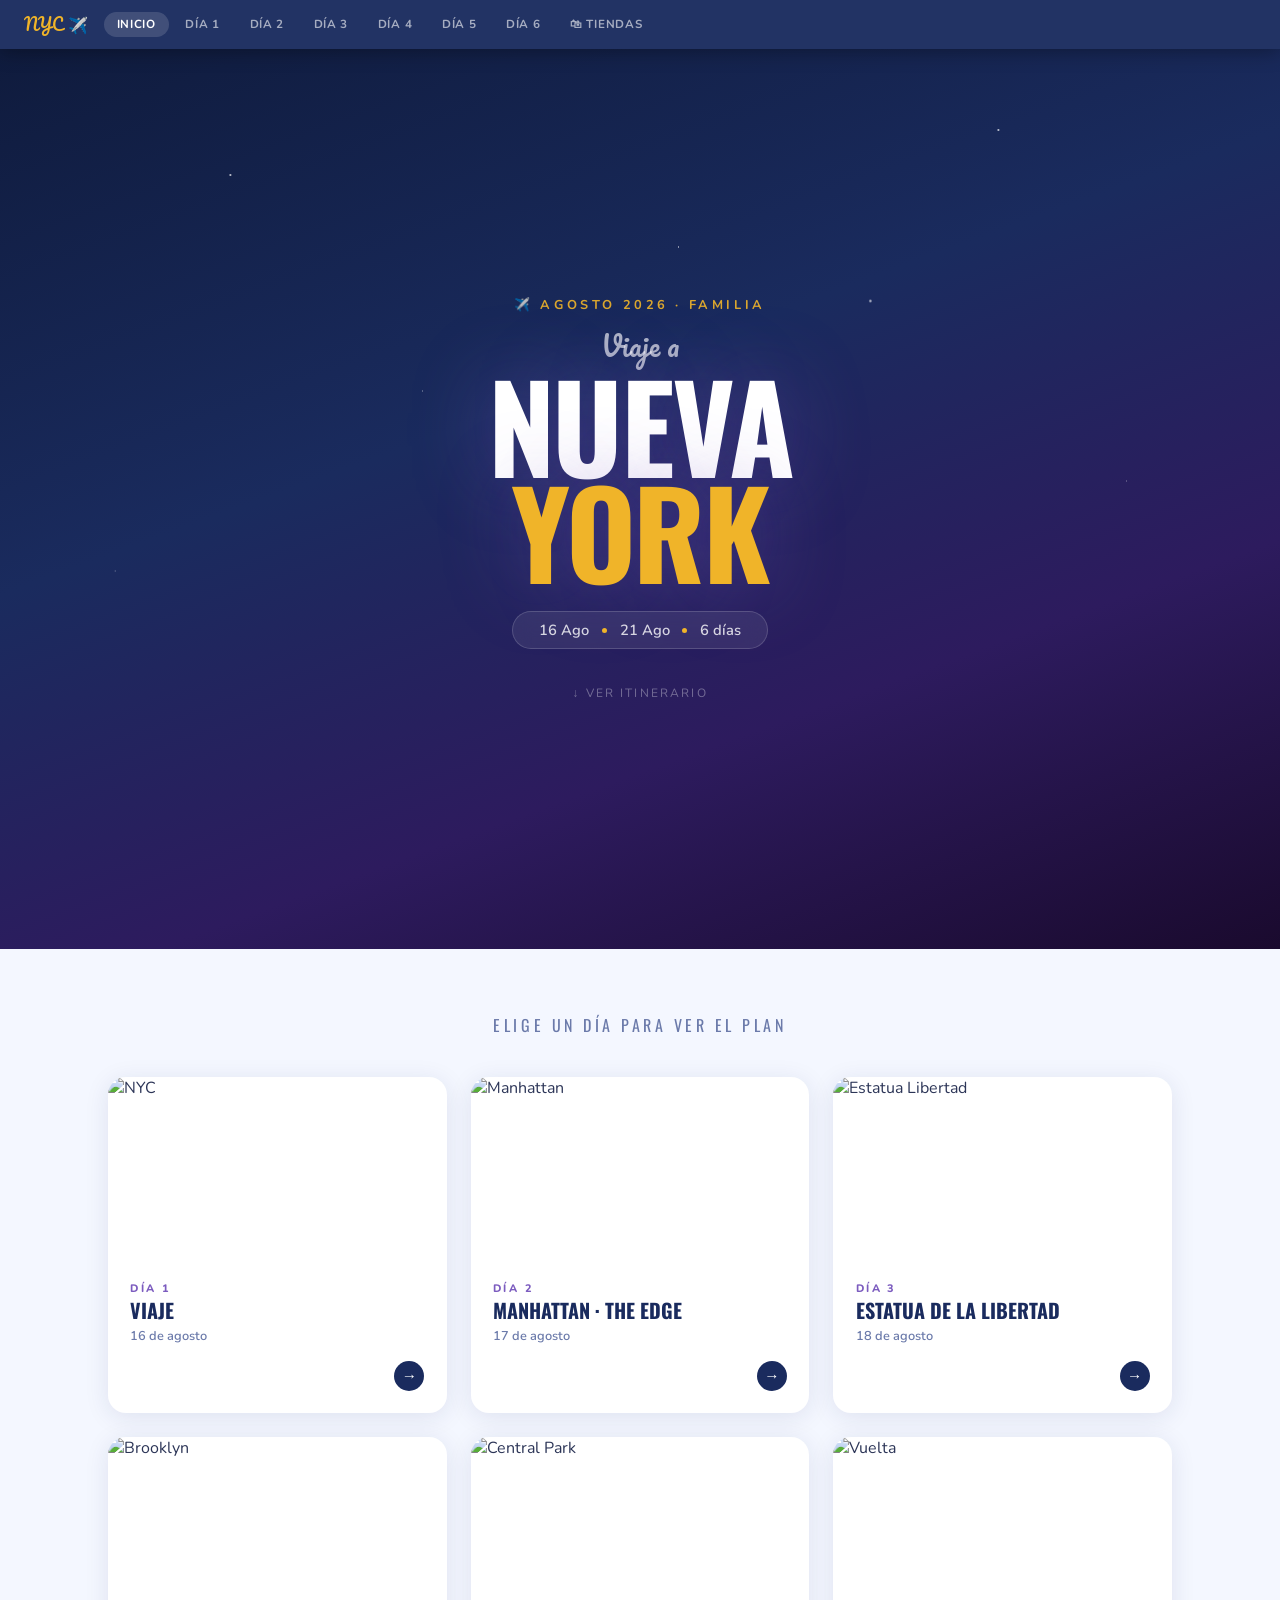
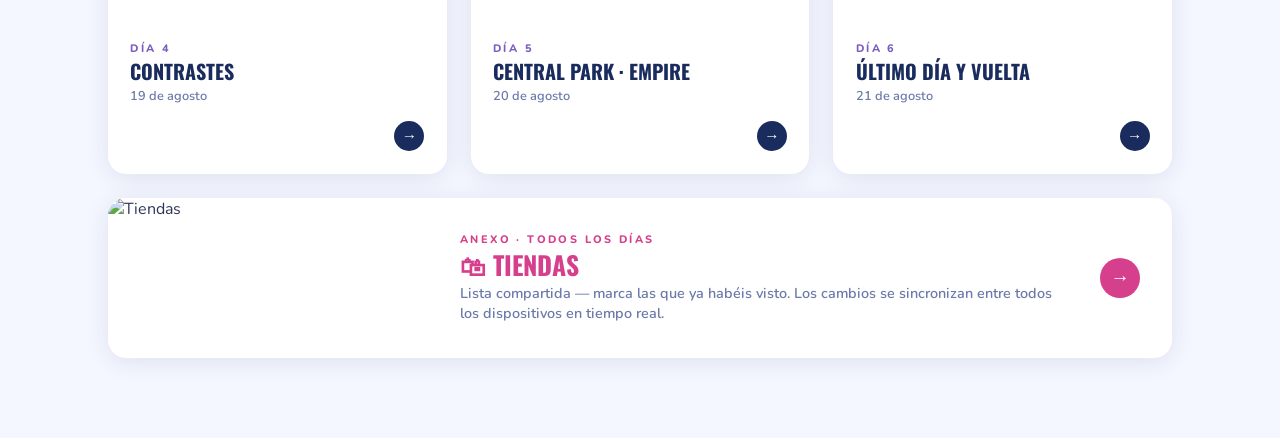
==== index.html @ d0b4cda3 "Add files via upload" ====
<!DOCTYPE html>
<html lang="es">
<head>
  <meta charset="UTF-8" />
  <meta name="viewport" content="width=device-width, initial-scale=1.0" />
  <title>Viaje Nueva York 2026</title>
  <link rel="stylesheet" href="css/style.css" />
</head>
<body>

  <nav class="site-nav">
    <span class="nav-logo">NYC ✈️</span>
    <a href="index.html"       class="nav-link active">Inicio</a>
    <a href="days/dia1.html"   class="nav-link">Día 1</a>
    <a href="days/dia2.html"   class="nav-link">Día 2</a>
    <a href="days/dia3.html"   class="nav-link">Día 3</a>
    <a href="days/dia4.html"   class="nav-link">Día 4</a>
    <a href="days/dia5.html"   class="nav-link">Día 5</a>
    <a href="days/dia6.html"   class="nav-link">Día 6</a>
    <a href="days/tiendas.html" class="nav-link">🛍 Tiendas</a>
  </nav>

  <section class="hero">
    <div class="hero-stars"></div>
    <div class="hero-skyline"></div>
    <div class="hero-content">
      <p class="hero-eyebrow">✈️ Agosto 2026 · Familia</p>
      <p class="hero-subtitle">Viaje a</p>
      <h1 class="hero-title">Nueva<span>York</span></h1>
      <div class="hero-dates">
        <span>16 Ago</span><span class="dot"></span>
        <span>21 Ago</span><span class="dot"></span>
        <span>6 días</span>
      </div>
      <p class="hero-scroll-hint">↓ ver itinerario</p>
    </div>
  </section>

  <main class="days-section">
    <p class="section-title">Elige un día para ver el plan</p>
    <div class="days-grid">

      <a href="days/dia1.html" class="day-card">
        <img class="day-card-img" src="https://images.unsplash.com/photo-1480714378408-67cf0d13bc1b?w=600&q=80" alt="NYC" />
        <div class="day-card-body">
          <p class="day-card-num">Día 1</p>
          <h2 class="day-card-title">Viaje</h2>
          <p class="day-card-date">16 de agosto</p>
          <div class="day-card-arrow"><span>→</span></div>
        </div>
      </a>

      <a href="days/dia2.html" class="day-card">
        <img class="day-card-img" src="https://images.unsplash.com/photo-1496442226666-8d4d0e62e6e9?w=600&q=80" alt="Manhattan" />
        <div class="day-card-body">
          <p class="day-card-num">Día 2</p>
          <h2 class="day-card-title">Manhattan · The Edge</h2>
          <p class="day-card-date">17 de agosto</p>
          <div class="day-card-arrow"><span>→</span></div>
        </div>
      </a>

      <a href="days/dia3.html" class="day-card">
        <img class="day-card-img" src="https://images.unsplash.com/photo-1507030688263-f58c64947582?w=600&q=80" alt="Estatua Libertad" />
        <div class="day-card-body">
          <p class="day-card-num">Día 3</p>
          <h2 class="day-card-title">Estatua de la Libertad</h2>
          <p class="day-card-date">18 de agosto</p>
          <div class="day-card-arrow"><span>→</span></div>
        </div>
      </a>

      <a href="days/dia4.html" class="day-card">
        <img class="day-card-img" src="https://images.unsplash.com/photo-1551634979-2b11f8c946fe?w=600&q=80" alt="Brooklyn" />
        <div class="day-card-body">
          <p class="day-card-num">Día 4</p>
          <h2 class="day-card-title">Contrastes</h2>
          <p class="day-card-date">19 de agosto</p>
          <div class="day-card-arrow"><span>→</span></div>
        </div>
      </a>

      <a href="days/dia5.html" class="day-card">
        <img class="day-card-img" src="https://images.unsplash.com/photo-1534430480872-3498386e7856?w=600&q=80" alt="Central Park" />
        <div class="day-card-body">
          <p class="day-card-num">Día 5</p>
          <h2 class="day-card-title">Central Park · Empire</h2>
          <p class="day-card-date">20 de agosto</p>
          <div class="day-card-arrow"><span>→</span></div>
        </div>
      </a>

      <a href="days/dia6.html" class="day-card">
        <img class="day-card-img" src="https://images.unsplash.com/photo-1436491865332-7a61a109cc05?w=600&q=80" alt="Vuelta" />
        <div class="day-card-body">
          <p class="day-card-num">Día 6</p>
          <h2 class="day-card-title">Último día y vuelta</h2>
          <p class="day-card-date">21 de agosto</p>
          <div class="day-card-arrow"><span>→</span></div>
        </div>
      </a>

      <a href="days/tiendas.html" class="day-card shops-card">
        <img class="day-card-img" src="https://images.unsplash.com/photo-1441986300917-64674bd600d8?w=800&q=80" alt="Tiendas" />
        <div class="day-card-body">
          <div>
            <p class="day-card-num">Anexo · Todos los días</p>
            <h2 class="day-card-title">🛍 Tiendas</h2>
            <p class="day-card-date">Lista compartida — marca las que ya habéis visto. Los cambios se sincronizan entre todos los dispositivos en tiempo real.</p>
          </div>
          <div class="day-card-arrow" style="margin-top:0; flex-shrink:0;"><span style="width:40px;height:40px;font-size:1.2rem;">→</span></div>
        </div>
      </a>

    </div>
  </main>
</body>
</html>
---- css/style.css ----
/* ============================
   VARIABLES & BASE
   ============================ */
@import url('https://fonts.googleapis.com/css2?family=Pacifico&family=Nunito:wght@400;600;700;800&family=Oswald:wght@600;700&display=swap');

:root {
  --navy:   #1a2b5e;
  --blue:   #2d4fa1;
  --purple: #7c5cbf;
  --pink:   #d63f8c;
  --gold:   #f0b429;
  --light:  #f4f7ff;
  --white:  #ffffff;
  --gray:   #e8ecf5;
  --text:   #2c3557;
  --muted:  #6b7aaa;
  --shadow: 0 4px 24px rgba(26,43,94,0.10);
  --radius: 18px;

  /* Timeline geometry — change these two to reposition everything at once */
  --tl-gutter: 2.75rem;   /* left padding of .timeline  */
  --tl-line-x: 0.6rem;    /* left of the vertical line inside .timeline  */
  --tl-dot-size: 13px;
}

*, *::before, *::after { box-sizing: border-box; margin: 0; padding: 0; }
html  { scroll-behavior: smooth; }
body  {
  font-family: 'Nunito', sans-serif;
  background: var(--light);
  color: var(--text);
  min-height: 100vh;
}
a { text-decoration: none; color: inherit; }
img { display: block; }

/* ============================
   NAV
   ============================ */
.site-nav {
  position: sticky;
  top: 0;
  z-index: 100;
  background: rgba(26,43,94,0.96);
  backdrop-filter: blur(14px);
  -webkit-backdrop-filter: blur(14px);
  padding: 0.65rem 1.5rem;
  display: flex;
  align-items: center;
  gap: 0.25rem;
  overflow-x: auto;
  scrollbar-width: none;
  box-shadow: 0 2px 20px rgba(0,0,0,0.35);
}
.site-nav::-webkit-scrollbar { display: none; }

.nav-logo {
  font-family: 'Pacifico', cursive;
  color: var(--gold);
  font-size: 1rem;
  margin-right: 0.75rem;
  white-space: nowrap;
  flex-shrink: 0;
  letter-spacing: 0.01em;
}

.nav-link {
  color: rgba(255,255,255,0.6);
  font-size: 0.73rem;
  font-weight: 700;
  letter-spacing: 0.06em;
  text-transform: uppercase;
  padding: 0.3rem 0.8rem;
  border-radius: 100px;
  transition: color 0.18s, background 0.18s;
  white-space: nowrap;
  flex-shrink: 0;
}
.nav-link:hover  { color: rgba(255,255,255,0.9); background: rgba(255,255,255,0.09); }
.nav-link.active { color: #fff; background: rgba(255,255,255,0.14); }

/* ============================
   HERO
   ============================ */
.hero {
  position: relative;
  min-height: 100vh;
  display: flex;
  flex-direction: column;
  align-items: center;
  justify-content: center;
  background: linear-gradient(160deg,#0f1b3d 0%,#1a2b5e 40%,#2d1b5e 70%,#1a0a2e 100%);
  overflow: hidden;
  padding: 2rem;
}

.hero-skyline {
  position: absolute;
  inset: auto 0 0;
  height: 48%;
  background: url('https://images.unsplash.com/photo-1534430480872-3498386e7856?w=1800&q=80')
              center bottom / cover no-repeat;
  opacity: 0.32;
  mask-image: linear-gradient(to top, black 30%, transparent 100%);
  -webkit-mask-image: linear-gradient(to top, black 30%, transparent 100%);
}

.hero-stars {
  position: absolute;
  inset: 0;
  background-image:
    radial-gradient(1.5px 1.5px at 18% 14%, #fff 0%, transparent 100%),
    radial-gradient(1px   1px   at 53% 22%, #fff 0%, transparent 100%),
    radial-gradient(1.5px 1.5px at 78% 9%,  #fff 0%, transparent 100%),
    radial-gradient(1px   1px   at 33% 38%, rgba(255,255,255,.55) 0%, transparent 100%),
    radial-gradient(2px   2px   at 68% 28%, rgba(255,255,255,.75) 0%, transparent 100%),
    radial-gradient(1px   1px   at 88% 48%, rgba(255,255,255,.45) 0%, transparent 100%),
    radial-gradient(1px   1px   at  9% 58%, rgba(255,255,255,.38) 0%, transparent 100%);
  pointer-events: none;
}

.hero-content {
  position: relative;
  z-index: 2;
  text-align: center;
  max-width: 820px;
}

.hero-eyebrow {
  font-size: 0.8rem;
  font-weight: 700;
  letter-spacing: 0.28em;
  text-transform: uppercase;
  color: var(--gold);
  margin-bottom: 0.5rem;
  opacity: 0.9;
}

.hero-subtitle {
  font-family: 'Pacifico', cursive;
  font-size: clamp(1.1rem, 2.8vw, 1.7rem);
  color: rgba(255,255,255,0.65);
  margin-bottom: 0.2rem;
}

.hero-title {
  font-family: 'Oswald', sans-serif;
  font-size: clamp(3.5rem, 11vw, 7.5rem);
  font-weight: 700;
  color: var(--white);
  line-height: 0.88;
  letter-spacing: -0.02em;
  text-transform: uppercase;
  text-shadow: 0 0 80px rgba(124,92,191,0.45);
}
.hero-title span { color: var(--gold); display: block; }

.hero-dates {
  margin-top: 1.75rem;
  display: inline-flex;
  align-items: center;
  gap: 0.8rem;
  background: rgba(255,255,255,0.08);
  border: 1px solid rgba(255,255,255,0.16);
  border-radius: 100px;
  padding: 0.5rem 1.6rem;
  color: rgba(255,255,255,0.8);
  font-size: 0.92rem;
  font-weight: 600;
  backdrop-filter: blur(10px);
}
.hero-dates .dot { width: 5px; height: 5px; border-radius: 50%; background: var(--gold); flex-shrink:0; }

.hero-scroll-hint {
  margin-top: 2.25rem;
  color: rgba(255,255,255,0.35);
  font-size: 0.75rem;
  letter-spacing: 0.18em;
  text-transform: uppercase;
  animation: bounce 2.2s ease-in-out infinite;
}
@keyframes bounce {
  0%,100% { transform: translateY(0); }
  50%      { transform: translateY(7px); }
}

/* ============================
   DAY CARDS GRID
   ============================ */
.days-section {
  padding: 4rem 1.75rem 5rem;
  max-width: 1120px;
  margin: 0 auto;
}

.section-title {
  font-family: 'Oswald', sans-serif;
  font-size: 1rem;
  letter-spacing: 0.22em;
  text-transform: uppercase;
  color: var(--muted);
  text-align: center;
  margin-bottom: 2.5rem;
}

.days-grid {
  display: grid;
  grid-template-columns: repeat(3, 1fr);
  gap: 1.5rem;
}
/* Shops card spans full row */
.day-card.shops-card {
  grid-column: 1 / -1;
  display: grid;
  grid-template-columns: 320px 1fr;
}
.day-card.shops-card .day-card-img {
  height: 100%;
  min-height: 160px;
}
.day-card.shops-card .day-card-body {
  display: flex;
  align-items: center;
  gap: 2rem;
  padding: 1.5rem 2rem;
}
.day-card.shops-card .day-card-title {
  font-size: 1.6rem;
}
.day-card.shops-card .day-card-date {
  font-size: 0.9rem;
}

.day-card {
  background: var(--white);
  border-radius: var(--radius);
  overflow: hidden;
  box-shadow: var(--shadow);
  transition: transform 0.22s, box-shadow 0.22s;
  cursor: pointer;
  display: block;
}
.day-card:hover {
  transform: translateY(-5px);
  box-shadow: 0 14px 44px rgba(26,43,94,0.17);
}

.day-card-img {
  width: 100%;
  height: 185px;
  object-fit: cover;
}

.day-card-body { padding: 1.2rem 1.4rem 1.4rem; }

.day-card-num {
  font-size: 0.68rem;
  font-weight: 800;
  letter-spacing: 0.22em;
  text-transform: uppercase;
  color: var(--purple);
  margin-bottom: 0.2rem;
}

.day-card-title {
  font-family: 'Oswald', sans-serif;
  font-size: 1.25rem;
  font-weight: 700;
  color: var(--navy);
  text-transform: uppercase;
  line-height: 1.1;
  margin-bottom: 0.35rem;
}

.day-card-date {
  font-size: 0.8rem;
  color: var(--muted);
  font-weight: 600;
}

.day-card-arrow {
  display: flex;
  justify-content: flex-end;
  margin-top: 1rem;
}
.day-card-arrow span {
  background: var(--navy);
  color: #fff;
  border-radius: 50%;
  width: 30px;
  height: 30px;
  display: flex;
  align-items: center;
  justify-content: center;
  font-size: 0.95rem;
  transition: background 0.18s;
}
.day-card:hover .day-card-arrow span { background: var(--purple); }

/* Shops card accent */
.day-card.shops-card .day-card-num           { color: var(--pink); }
.day-card.shops-card .day-card-title         { color: var(--pink); }
.day-card.shops-card .day-card-arrow span    { background: var(--pink); }
.day-card.shops-card:hover .day-card-arrow span { background: #b02070; }

/* ============================
   PAGE HEADER (inner pages)
   ============================ */
.page-header {
  background: linear-gradient(135deg, var(--navy) 0%, var(--blue) 55%, var(--purple) 100%);
  padding: 2.5rem 2rem 4.5rem;
  position: relative;
  overflow: hidden;
}
/* Curved bottom wave */
.page-header::after {
  content: '';
  position: absolute;
  bottom: -1px;
  left: 0;
  width: 100%;
  height: 56px;
  background: var(--light);
  clip-path: ellipse(55% 100% at 50% 100%);
}

.page-header-inner {
  max-width: 900px;
  margin: 0 auto;
  position: relative;
  z-index: 1;
}

.back-btn {
  display: inline-flex;
  align-items: center;
  gap: 0.35rem;
  color: rgba(255,255,255,0.65);
  font-size: 0.78rem;
  font-weight: 700;
  letter-spacing: 0.07em;
  text-transform: uppercase;
  margin-bottom: 1.75rem;
  transition: color 0.18s;
}
.back-btn:hover { color: #fff; }

.page-eyebrow {
  font-size: 0.72rem;
  font-weight: 800;
  letter-spacing: 0.28em;
  text-transform: uppercase;
  color: var(--gold);
  margin-bottom: 0.35rem;
}

.page-title {
  font-family: 'Oswald', sans-serif;
  font-size: clamp(2rem, 6vw, 3.4rem);
  font-weight: 700;
  color: #fff;
  text-transform: uppercase;
  line-height: 1;
  letter-spacing: -0.01em;
  margin-bottom: 0.6rem;
}

.page-date-badge {
  display: inline-block;
  background: rgba(255,255,255,0.11);
  border: 1px solid rgba(255,255,255,0.2);
  border-radius: 100px;
  padding: 0.28rem 1rem;
  font-size: 0.82rem;
  font-weight: 700;
  color: rgba(255,255,255,0.82);
  backdrop-filter: blur(8px);
}

/* Shops variant header */
.shops-header {
  background: linear-gradient(135deg,#2d0a3e 0%,#5c1a7a 45%,#d63f8c 100%);
}
.shops-header .page-eyebrow { color: #ffda6a; }

/* ============================
   MAIN CONTENT AREA
   ============================ */
.day-content {
  max-width: 900px;
  margin: 0 auto;
  padding: 2.25rem 1.5rem 5rem;
}

/* ============================
   PHOTO GALLERY
   ============================ */
.photo-gallery {
  display: flex;
  gap: 0.7rem;
  margin-bottom: 2.5rem;
  overflow-x: auto;
  padding-bottom: 0.4rem;
  scrollbar-width: thin;
  scrollbar-color: var(--gray) transparent;
}
.photo-gallery::-webkit-scrollbar       { height: 4px; }
.photo-gallery::-webkit-scrollbar-track { background: transparent; }
.photo-gallery::-webkit-scrollbar-thumb { background: var(--gray); border-radius: 2px; }

.photo-gallery img {
  height: 155px;
  width: 205px;
  object-fit: cover;
  border-radius: 13px;
  flex-shrink: 0;
  box-shadow: var(--shadow);
  cursor: zoom-in;
  transition: transform 0.2s, box-shadow 0.2s;
}
.photo-gallery img:hover {
  transform: scale(1.03);
  box-shadow: 0 8px 30px rgba(26,43,94,0.18);
}

/* ── Lightbox ── */
.lightbox-overlay {
  display: none;
  position: fixed;
  inset: 0;
  z-index: 9999;
  background: rgba(5,10,30,0.92);
  align-items: center;
  justify-content: center;
  cursor: zoom-out;
  backdrop-filter: blur(6px);
}
.lightbox-overlay.open { display: flex; }
/* inner wrapper: image + arrows overlaid on top of it */
.lightbox-inner {
  position: relative;
  display: inline-flex;
  align-items: center;
  justify-content: center;
  cursor: default;
  max-width: calc(100vw - 2rem);
  max-height: 88vh;
}
.lightbox-inner img {
  display: block;
  max-width: calc(100vw - 140px);
  max-height: 88vh;
  border-radius: 14px;
  box-shadow: 0 24px 80px rgba(0,0,0,0.6);
  cursor: default;
  animation: lbIn 0.22s ease;
}
@keyframes lbIn {
  from { opacity: 0; transform: scale(0.92); }
  to   { opacity: 1; transform: scale(1); }
}
.lightbox-close {
  position: fixed;
  top: 1.25rem;
  right: 1.5rem;
  color: rgba(255,255,255,0.7);
  font-size: 2rem;
  cursor: pointer;
  line-height: 1;
  transition: color 0.15s;
  z-index: 10000;
}
.lightbox-close:hover { color: #fff; }

/* ============================
   TIMELINE  — fixed alignment
   ============================ */
.timeline-section { margin-bottom: 2.5rem; }

.timeline-heading {
  font-family: 'Oswald', sans-serif;
  font-size: 0.78rem;
  letter-spacing: 0.22em;
  text-transform: uppercase;
  color: var(--muted);
  margin-bottom: 1.25rem;
  padding-left: 0.9rem;
  border-left: 3px solid var(--gold);
  line-height: 1.4;
}

/*
  Layout:
    |<--- var(--tl-gutter) --->|  card content
    |  line at var(--tl-line-x) |
    dot centered ON the line
*/
.timeline {
  position: relative;
  padding-left: var(--tl-gutter);
}

/* Vertical line */
.timeline::before {
  content: '';
  position: absolute;
  left: var(--tl-line-x);
  top: calc(var(--tl-dot-size) / 2);      /* start at centre of first dot */
  bottom: calc(var(--tl-dot-size) / 2);   /* end at centre of last dot   */
  width: 2px;
  background: linear-gradient(to bottom, var(--blue), var(--purple));
  border-radius: 2px;
}

.timeline-item {
  position: relative;
  margin-bottom: 1rem;
}
.timeline-item:last-child { margin-bottom: 0; }

/* Dot — horizontally centred on the line */
.timeline-dot {
  position: absolute;
  /* left: line_x - dot_size/2  so the dot centre = line centre */
  left: calc(var(--tl-line-x) - (var(--tl-dot-size) / 2) - var(--tl-gutter));
  top: 1rem;    /* vertical align roughly with first line of card text */
  width:  var(--tl-dot-size);
  height: var(--tl-dot-size);
  border-radius: 50%;
  background: var(--blue);
  border: 2.5px solid var(--light);
  outline: 2px solid var(--blue);
  transition: background 0.18s, outline-color 0.18s;
  flex-shrink: 0;
}
.timeline-item:hover .timeline-dot {
  background: var(--purple);
  outline-color: var(--purple);
}

/* Card */
.timeline-card {
  background: var(--white);
  border-radius: 13px;
  padding: 0.85rem 1.1rem;
  box-shadow: 0 2px 14px rgba(26,43,94,0.07);
  display: flex;
  gap: 1rem;
  align-items: flex-start;
  transition: box-shadow 0.18s;
  border-left: 4px solid transparent;
}
.timeline-card:hover { box-shadow: 0 5px 22px rgba(26,43,94,0.13); }

/* ── Event type: VISIT (monument) — inverted: dark bg, white text ── */
.timeline-item.ev-visit .timeline-card {
  border-left-color: #1a2b5e;
  background: linear-gradient(135deg, #1a2b5e 0%, #2d4fa1 100%);
  box-shadow: 0 4px 18px rgba(26,43,94,0.22);
}
.timeline-item.ev-visit .timeline-card:hover {
  box-shadow: 0 6px 28px rgba(26,43,94,0.35);
}
.timeline-item.ev-visit .timeline-dot {
  background: #1a2b5e;
  outline-color: #1a2b5e;
  border-color: var(--light);
  width: 15px;
  height: 15px;
  left: calc(var(--tl-line-x) - 7.5px - var(--tl-gutter));
}
.timeline-item.ev-visit .timeline-label { color: #f0b429; }
.timeline-item.ev-visit .timeline-time  { color: rgba(255,255,255,0.7); }
.timeline-item.ev-visit .timeline-desc  { color: rgba(255,255,255,0.92); }

/* ── Event type: FOOD (eat, drink) — pink-purple mix ── */
.timeline-item.ev-food .timeline-card {
  border-left-color: #b04499;
  background: linear-gradient(to right, #fdf0f9, var(--white) 60%);
}
.timeline-item.ev-food .timeline-dot {
  background: #b04499;
  outline-color: #b04499;
}
.timeline-item.ev-food .timeline-label { color: #8a2f7a; }
.timeline-item.ev-food .timeline-time  { color: #8a2f7a; }

/* ── Event type: TRANSPORT (walk, metro, ferry) — light blue ── */
.timeline-item.ev-transport .timeline-card {
  border-left-color: #4da6e8;
  background: linear-gradient(to right, #f0f8ff, var(--white) 60%);
}
.timeline-item.ev-transport .timeline-dot {
  background: #4da6e8;
  outline-color: #4da6e8;
  width: 11px;
  height: 11px;
  left: calc(var(--tl-line-x) - 5.5px - var(--tl-gutter));
}
.timeline-item.ev-transport .timeline-label { color: #2980c4; }
.timeline-item.ev-transport .timeline-time  { color: #2980c4; font-size: 0.67rem; }

/* Legend */
.timeline-legend {
  display: flex;
  gap: 1.25rem;
  flex-wrap: wrap;
  margin-bottom: 1.25rem;
  padding: 0.7rem 1rem;
  background: var(--white);
  border-radius: 10px;
  box-shadow: 0 1px 8px rgba(26,43,94,0.06);
}
.legend-item {
  display: flex;
  align-items: center;
  gap: 0.4rem;
  font-size: 0.72rem;
  font-weight: 700;
  color: var(--muted);
  text-transform: uppercase;
  letter-spacing: 0.08em;
}
.legend-dot {
  width: 10px;
  height: 10px;
  border-radius: 50%;
  flex-shrink: 0;
}

.timeline-time {
  min-width: 82px;
  font-size: 0.71rem;
  font-weight: 800;
  color: var(--blue);
  letter-spacing: 0.03em;
  line-height: 1.35;
  padding-top: 0.1rem;
  flex-shrink: 0;
}

.timeline-label {
  font-size: 0.67rem;
  font-weight: 800;
  text-transform: uppercase;
  letter-spacing: 0.1em;
  color: var(--purple);
  margin-bottom: 0.2rem;
}

.timeline-desc {
  font-size: 0.87rem;
  color: var(--text);
  line-height: 1.52;
}

@keyframes fadeSlide {
  from { opacity: 0; transform: translateX(-6px); }
  to   { opacity: 1; transform: translateX(0); }
}
.timeline-item { animation: fadeSlide 0.35s ease both; }

/* ============================
   MAPS SECTION
   ============================ */
.maps-section {
  background: var(--white);
  border-radius: var(--radius);
  padding: 1.4rem 1.5rem;
  margin-bottom: 2.5rem;
  box-shadow: var(--shadow);
  border-left: 4px solid var(--blue);
}

.maps-section h3 {
  font-family: 'Oswald', sans-serif;
  font-size: 0.82rem;
  letter-spacing: 0.2em;
  text-transform: uppercase;
  color: var(--navy);
  margin-bottom: 0.8rem;
  display: flex;
  align-items: center;
  gap: 0.5rem;
}

.maps-link-placeholder {
  display: flex;
  align-items: center;
  gap: 0.75rem;
  padding: 0.75rem 1rem;
  background: var(--gray);
  border-radius: 10px;
  font-size: 0.83rem;
  color: var(--muted);
  font-style: italic;
  line-height: 1.4;
}

.maps-link-btn {
  display: inline-flex;
  align-items: center;
  gap: 0.45rem;
  padding: 0.55rem 1.2rem;
  background: var(--blue);
  color: #fff;
  border-radius: 100px;
  font-size: 0.83rem;
  font-weight: 700;
  transition: background 0.18s, transform 0.18s;
}
.maps-link-btn:hover { background: var(--navy); transform: translateY(-1px); }

.maps-img-placeholder {
  margin-top: 0.8rem;
  width: 100%;
  height: 155px;
  background: var(--gray);
  border-radius: 10px;
  display: flex;
  align-items: center;
  justify-content: center;
  color: var(--muted);
  font-size: 0.8rem;
  font-style: italic;
  border: 2px dashed #c4cde8;
}

/* ============================
   SHOPS PAGE
   ============================ */
.shops-progress {
  background: var(--white);
  border-radius: var(--radius);
  padding: 1.15rem 1.5rem;
  margin-bottom: 1.75rem;
  box-shadow: var(--shadow);
  display: flex;
  align-items: center;
  gap: 1.25rem;
}

.shops-progress-label {
  font-size: 0.78rem;
  font-weight: 700;
  color: var(--muted);
  text-transform: uppercase;
  letter-spacing: 0.1em;
  white-space: nowrap;
}

.progress-bar-wrap {
  flex: 1;
  height: 9px;
  background: var(--gray);
  border-radius: 100px;
  overflow: hidden;
}

.progress-bar {
  height: 100%;
  background: linear-gradient(to right, var(--purple), var(--pink));
  border-radius: 100px;
  transition: width 0.4s ease;
  min-width: 0;
}

.shops-progress-count {
  font-size: 1.15rem;
  font-weight: 800;
  color: var(--purple);
  white-space: nowrap;
}

.reset-btn {
  background: none;
  border: 1.5px solid var(--gray);
  border-radius: 100px;
  padding: 0.3rem 0.9rem;
  font-size: 0.72rem;
  font-weight: 700;
  color: var(--muted);
  cursor: pointer;
  transition: border-color 0.18s, color 0.18s;
  font-family: 'Nunito', sans-serif;
  white-space: nowrap;
}
.reset-btn:hover { border-color: var(--pink); color: var(--pink); }

.shops-grid {
  display: grid;
  grid-template-columns: repeat(auto-fill, minmax(300px, 1fr));
  gap: 1.1rem;
}

.shop-card {
  background: var(--white);
  border-radius: var(--radius);
  padding: 1.15rem 1.35rem;
  box-shadow: var(--shadow);
  display: flex;
  gap: 0.9rem;
  align-items: flex-start;
  transition: box-shadow 0.2s, transform 0.2s;
  border-left: 4px solid transparent;
}
.shop-card:hover { transform: translateY(-2px); box-shadow: 0 8px 32px rgba(26,43,94,0.13); }
.shop-card.visited {
  background: linear-gradient(135deg,#f0f7ff,#f7f0ff);
  border-left-color: var(--purple);
}

/* Custom checkbox */
.shop-checkbox {
  width: 22px;
  height: 22px;
  min-width: 22px;
  border-radius: 7px;
  border: 2.5px solid var(--gray);
  cursor: pointer;
  appearance: none;
  -webkit-appearance: none;
  background: #fff;
  margin-top: 0.15rem;
  transition: background 0.18s, border-color 0.18s;
  position: relative;
  flex-shrink: 0;
}
.shop-checkbox:checked {
  background: var(--purple);
  border-color: var(--purple);
}
.shop-checkbox:checked::after {
  content: '✓';
  position: absolute;
  inset: 0;
  display: flex;
  align-items: center;
  justify-content: center;
  color: #fff;
  font-size: 12px;
  font-weight: 800;
  /* ::after on input doesn't work in all browsers; handled via label trick in CSS below */
}
/* Fallback tick via outline */
.shop-checkbox:focus-visible { outline: 3px solid var(--blue); outline-offset: 2px; }

.shop-info { flex: 1; min-width: 0; }

.shop-name {
  font-family: 'Oswald', sans-serif;
  font-size: 0.97rem;
  font-weight: 700;
  color: var(--navy);
  text-transform: uppercase;
  letter-spacing: 0.05em;
  margin-bottom: 0.2rem;
  line-height: 1.2;
}
.shop-card.visited .shop-name { color: var(--purple); }

.shop-desc {
  font-size: 0.8rem;
  color: var(--muted);
  line-height: 1.45;
  margin-bottom: 0.5rem;
}

.shop-days { display: flex; flex-wrap: wrap; gap: 0.28rem; }

.shop-day-tag {
  font-size: 0.65rem;
  font-weight: 800;
  padding: 0.12rem 0.48rem;
  border-radius: 100px;
  background: var(--gray);
  color: var(--blue);
  text-transform: uppercase;
  letter-spacing: 0.08em;
}

/* ============================
   RESPONSIVE
   ============================ */
@media (max-width: 680px) {
  .days-grid           { grid-template-columns: 1fr 1fr; gap: 0.9rem; }
  .day-card-img        { height: 130px; }
  .day-card-title      { font-size: 1rem; }
  .day-card.shops-card          { grid-template-columns: 1fr; }
  .day-card.shops-card .day-card-img { height: 130px; min-height: unset; }
  .day-card.shops-card .day-card-body { flex-direction: column; gap: 0.5rem; padding: 1rem 1.2rem 1.2rem; }
  .day-card.shops-card .day-card-title { font-size: 1.2rem; }

  .timeline-card       { flex-direction: column; gap: 0.3rem; }
  .timeline-time       { min-width: unset; }

  .shops-grid          { grid-template-columns: 1fr; }
  .shops-progress      { flex-wrap: wrap; gap: 0.65rem; }
  .shops-progress-label{ width: 100%; }

  .photo-gallery img   { height: 115px; width: 155px; }

  .site-nav            { padding: 0.55rem 0.9rem; }
  .page-header         { padding: 2rem 1.25rem 4rem; }
  .day-content         { padding: 1.75rem 1.1rem 4rem; }
}

@media (max-width: 400px) {
  .days-grid           { grid-template-columns: 1fr; }
  :root                { --tl-gutter: 2.25rem; }
}

@media (max-width: 900px) {
  .days-grid { grid-template-columns: 1fr 1fr; }
  .day-card.shops-card { grid-column: 1 / -1; }
}

/* ============================
   SHARED NOTICE BANNER
   ============================ */
.shared-notice {
  background: linear-gradient(135deg, #eef3ff, #f5eeff);
  border: 1.5px solid #c8d4f8;
  border-radius: 12px;
  padding: 0.85rem 1.2rem;
  margin-bottom: 1.5rem;
  font-size: 0.84rem;
  color: var(--navy);
  line-height: 1.45;
  display: flex;
  align-items: center;
  gap: 0.5rem;
}
.shared-notice strong { color: var(--purple); }

/* ============================
   SHOPS FILTER BAR
   ============================ */
.shops-filter {
  display: flex;
  flex-wrap: wrap;
  gap: 0.5rem;
  margin-bottom: 1.5rem;
}
.filter-btn {
  padding: 0.4rem 1rem;
  border-radius: 100px;
  border: 2px solid var(--gray);
  background: var(--white);
  color: var(--muted);
  font-family: 'Nunito', sans-serif;
  font-size: 0.75rem;
  font-weight: 800;
  letter-spacing: 0.08em;
  text-transform: uppercase;
  cursor: pointer;
  transition: all 0.18s;
}
.filter-btn:hover { border-color: var(--purple); color: var(--purple); }
.filter-btn.active {
  background: var(--navy);
  border-color: var(--navy);
  color: #fff;
}
.shop-card.hidden { display: none; }

/* ============================
   SYNC STATUS INDICATOR
   ============================ */
.shared-notice {
  justify-content: space-between;
  flex-wrap: wrap;
  gap: 0.5rem;
}
.sync-status {
  font-size: 0.75rem;
  font-weight: 700;
  white-space: nowrap;
  color: #94a3b8;
  letter-spacing: 0.02em;
  transition: color 0.3s;
}

/* ============================
   DAY NAVIGATION ARROWS
   ============================ */
.day-nav-arrows {
  display: flex;
  justify-content: space-between;
  align-items: center;
  margin-top: 3rem;
  padding-top: 2rem;
  border-top: 2px solid var(--gray);
  gap: 1rem;
}

.day-nav-btn {
  display: inline-flex;
  align-items: center;
  gap: 0.5rem;
  padding: 0.7rem 1.4rem;
  background: var(--white);
  border: 2px solid var(--gray);
  border-radius: 100px;
  font-family: 'Nunito', sans-serif;
  font-size: 0.85rem;
  font-weight: 800;
  color: var(--navy);
  text-transform: uppercase;
  letter-spacing: 0.06em;
  transition: all 0.18s;
  box-shadow: 0 2px 10px rgba(26,43,94,0.07);
}
.day-nav-btn:hover {
  background: var(--navy);
  border-color: var(--navy);
  color: #fff;
  transform: translateY(-2px);
  box-shadow: 0 6px 20px rgba(26,43,94,0.18);
}
.day-nav-prev { margin-right: auto; }
.day-nav-next { margin-left: auto; }
.day-nav-disabled {
  visibility: hidden;
  pointer-events: none;
  /* same size as a real button so the other side stays pushed to its edge */
  padding: 0.7rem 1.4rem;
  min-width: 100px;
}

/* ============================
   LIGHTBOX — ARROWS & COUNTER
   ============================ */
.lightbox-arrow {
  position: absolute;
  top: 50%;
  transform: translateY(-50%);
  background: rgba(255,255,255,0.13);
  border: 2px solid rgba(255,255,255,0.28);
  color: #fff;
  font-size: 2rem;
  line-height: 1;
  width: 52px;
  height: 52px;
  border-radius: 50%;
  cursor: pointer;
  display: flex;
  align-items: center;
  justify-content: center;
  transition: background 0.18s, transform 0.18s;
  z-index: 10001;
  backdrop-filter: blur(4px);
  flex-shrink: 0;
}
.lightbox-arrow:hover {
  background: rgba(255,255,255,0.28);
  transform: translateY(-50%) scale(1.1);
}
.lightbox-prev { left:  -70px; }
.lightbox-next { right: -70px; }

.lightbox-counter {
  position: fixed;
  bottom: 1.5rem;
  left: 50%;
  transform: translateX(-50%);
  color: rgba(255,255,255,0.65);
  font-size: 0.8rem;
  font-weight: 700;
  letter-spacing: 0.12em;
  z-index: 10001;
}

@media (max-width: 600px) {
  .lightbox-arrow     { width: 36px; height: 36px; font-size: 1.4rem; }
  .lightbox-prev      { left:  -46px; }
  .lightbox-next      { right: -46px; }
  .lightbox-inner img { max-width: calc(100vw - 120px); }
  .day-nav-btn        { padding: 0.6rem 1rem; font-size: 0.78rem; }
  .day-nav-disabled   { min-width: 80px; }
}
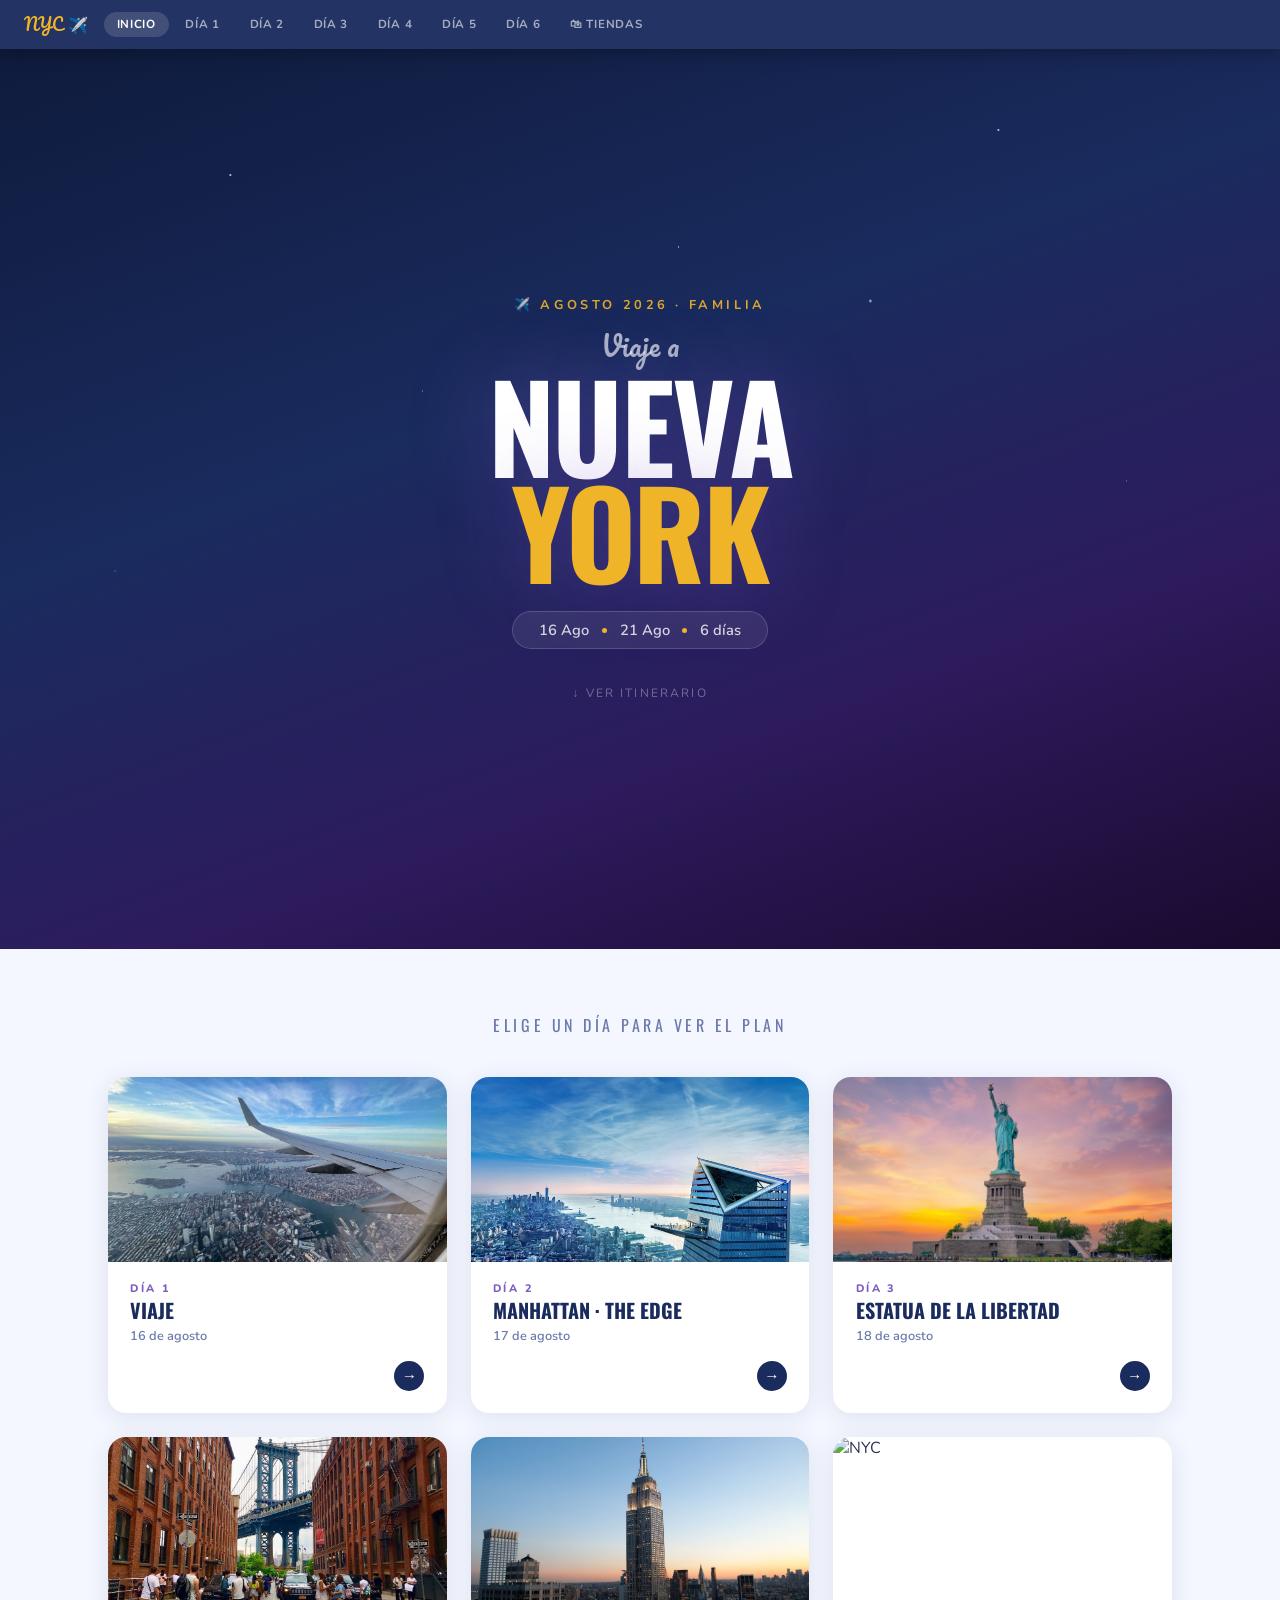
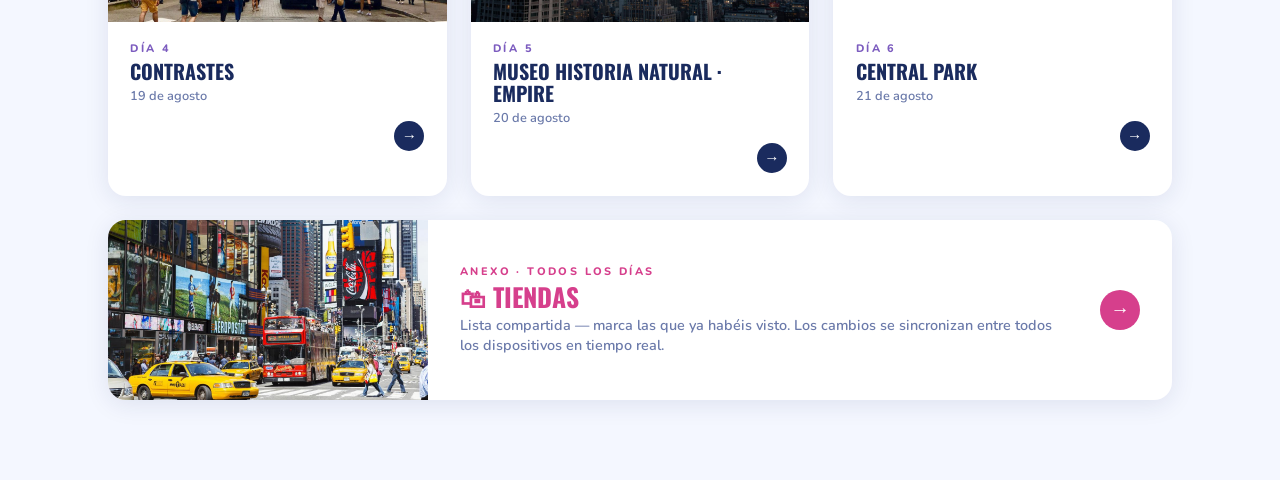
==== commit 968b032c: "Index terminado" ====
--- a/index.html
+++ b/index.html
@@ -41,7 +41,7 @@
     <div class="days-grid">
 
       <a href="days/dia1.html" class="day-card">
-        <img class="day-card-img" src="https://images.unsplash.com/photo-1480714378408-67cf0d13bc1b?w=600&q=80" alt="NYC" />
+        <img class="day-card-img" src="src/vuelo.jpeg" alt="NYC" />
         <div class="day-card-body">
           <p class="day-card-num">Día 1</p>
           <h2 class="day-card-title">Viaje</h2>
@@ -51,7 +51,7 @@
       </a>
 
       <a href="days/dia2.html" class="day-card">
-        <img class="day-card-img" src="https://images.unsplash.com/photo-1496442226666-8d4d0e62e6e9?w=600&q=80" alt="Manhattan" />
+        <img class="day-card-img" src="src/edge.jpeg" alt="NYC" />
         <div class="day-card-body">
           <p class="day-card-num">Día 2</p>
           <h2 class="day-card-title">Manhattan · The Edge</h2>
@@ -61,7 +61,7 @@
       </a>
 
       <a href="days/dia3.html" class="day-card">
-        <img class="day-card-img" src="https://images.unsplash.com/photo-1507030688263-f58c64947582?w=600&q=80" alt="Estatua Libertad" />
+        <img class="day-card-img"src="src/estatua.jpg" alt="NYC"/>
         <div class="day-card-body">
           <p class="day-card-num">Día 3</p>
           <h2 class="day-card-title">Estatua de la Libertad</h2>
@@ -71,7 +71,7 @@
       </a>
 
       <a href="days/dia4.html" class="day-card">
-        <img class="day-card-img" src="https://images.unsplash.com/photo-1551634979-2b11f8c946fe?w=600&q=80" alt="Brooklyn" />
+        <img class="day-card-img" src="src/brooklyn.jpeg" alt="NYC"/>
         <div class="day-card-body">
           <p class="day-card-num">Día 4</p>
           <h2 class="day-card-title">Contrastes</h2>
@@ -81,27 +81,27 @@
       </a>
 
       <a href="days/dia5.html" class="day-card">
-        <img class="day-card-img" src="https://images.unsplash.com/photo-1534430480872-3498386e7856?w=600&q=80" alt="Central Park" />
+        <img class="day-card-img" src="src/empire.jpg" alt="NYC" />
         <div class="day-card-body">
           <p class="day-card-num">Día 5</p>
-          <h2 class="day-card-title">Central Park · Empire</h2>
+          <h2 class="day-card-title">Museo historia natural · Empire</h2>
           <p class="day-card-date">20 de agosto</p>
           <div class="day-card-arrow"><span>→</span></div>
         </div>
       </a>
 
       <a href="days/dia6.html" class="day-card">
-        <img class="day-card-img" src="https://images.unsplash.com/photo-1436491865332-7a61a109cc05?w=600&q=80" alt="Vuelta" />
+        <img class="day-card-img" src="src/park.jpg" alt="NYC" />
         <div class="day-card-body">
           <p class="day-card-num">Día 6</p>
-          <h2 class="day-card-title">Último día y vuelta</h2>
+          <h2 class="day-card-title">central park</h2>
           <p class="day-card-date">21 de agosto</p>
           <div class="day-card-arrow"><span>→</span></div>
         </div>
       </a>
 
       <a href="days/tiendas.html" class="day-card shops-card">
-        <img class="day-card-img" src="https://images.unsplash.com/photo-1441986300917-64674bd600d8?w=800&q=80" alt="Tiendas" />
+        <img class="day-card-img" src="src/tiendas.jpeg" alt="NYC" />
         <div class="day-card-body">
           <div>
             <p class="day-card-num">Anexo · Todos los días</p>
--- a/css/style.css
+++ b/css/style.css
@@ -54,6 +54,29 @@
 }
 .site-nav::-webkit-scrollbar { display: none; }
 
+.maps-link-btn {
+  display: inline-flex;
+  align-items: center;
+  gap: 0.5rem;
+  padding: 0.55rem 1.2rem;
+  background: var(--blue);
+  color: #fff;
+  border-radius: 100px;
+  font-size: 0.83rem;
+  font-weight: 700;
+  margin-bottom: 0.6rem;
+  transition: background 0.18s;
+}
+.maps-link-btn:hover { background: var(--navy); }
+
+.mapa-dia {
+  width: 80%;
+  height: auto;
+  display: block;
+  margin: 0.75rem auto 0;
+  border-radius: 12px;
+  box-shadow: var(--shadow);
+}
 .nav-logo {
   font-family: 'Pacifico', cursive;
   color: var(--gold);
